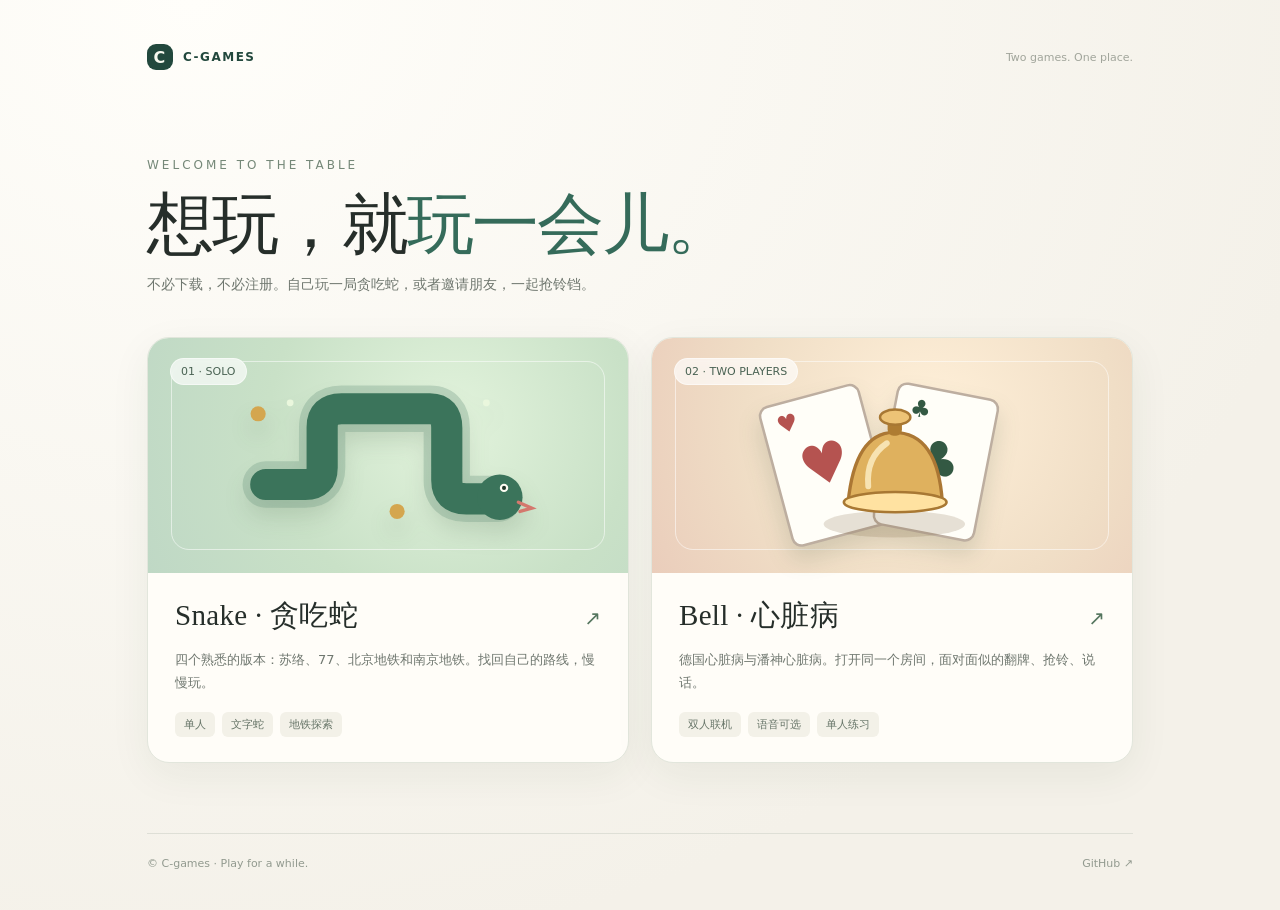
==== index.html @ f9827bc1 "docs(c-games): update renamed URLs and Bell ready-room flow" ====
<!doctype html>
<html lang="zh-CN">
<head>
<meta charset="UTF-8">
<meta name="viewport" content="width=device-width,initial-scale=1,viewport-fit=cover">
<meta name="theme-color" content="#f4f1e9">
<meta name="description" content="C-games：贪吃蛇与双人心脏病。两个游戏，一个入口。">
<title>C-games · 游戏合集</title>
<style>
:root{color-scheme:light;--paper:#f4f1e9;--ink:#262e2a;--sub:#6f776f;--line:#e2e6dc;--green:#356b5a;--green-deep:#22483d;--red:#a74c45}
*{box-sizing:border-box}
html,body{margin:0;min-height:100%}
body{background:radial-gradient(ellipse at 15% 0%,#fffefa 0,var(--paper) 75%);color:var(--ink);font-family:system-ui,-apple-system,"PingFang SC","Microsoft YaHei",sans-serif;-webkit-tap-highlight-color:transparent}
main{max-width:1050px;margin:auto;padding:44px 32px 40px}
.brand{display:flex;justify-content:space-between;align-items:center;gap:12px}
.mark{display:inline-flex;align-items:center;gap:10px;font-size:12px;letter-spacing:1.5px;color:var(--green-deep);font-weight:700}
.mark-symbol{display:grid;place-items:center;width:26px;height:26px;border-radius:9px;background:var(--green-deep);color:#f6f7ee;font-size:16px}
.brand-note{color:#a1a59b;font-size:11px}
.intro{margin:88px 0 39px}
.eyebrow{font-size:12px;letter-spacing:3px;color:#758878}
h1{font-family:Georgia,"STKaiti","KaiTi",serif;font-weight:500;letter-spacing:-2px;font-size:clamp(42px,6vw,67px);margin:14px 0 8px;line-height:1.15}
h1 span{color:var(--green)}
.subtitle{color:var(--sub);font-size:14px;line-height:1.9;margin:0;max-width:480px}
.cards{display:grid;grid-template-columns:repeat(2,minmax(0,1fr));gap:22px}
a.game{display:flex;flex-direction:column;min-width:0;overflow:hidden;border:1px solid var(--line);border-radius:22px;background:#fffdf8;text-decoration:none;color:inherit;box-shadow:0 12px 40px #233e2510;transition:transform .18s,box-shadow .18s,border-color .18s}
a.game:hover{transform:translateY(-4px);box-shadow:0 22px 48px #233e2520;border-color:#bad0bf}
a.game:focus-visible{outline:3px solid var(--green);outline-offset:4px}
a.game:active{transform:translateY(0)}
.art{height:235px;position:relative;display:flex;align-items:center;justify-content:center;isolation:isolate}
.art.snake{background:radial-gradient(circle at 63% 37%,#e2f3dc 0,#c9e1c7 54%,#bfd8c5 100%)}
.art.bell{background:radial-gradient(circle at 58% 33%,#fff0d9 0,#f0dec6 58%,#eacdbb 100%)}
.art::before{content:"";position:absolute;inset:23px;border:1px solid #ffffff88;border-radius:18px;pointer-events:none}
.art svg{max-width:75%;height:86%;filter:drop-shadow(0 13px 11px #31472d27)}
.art .tag{position:absolute;top:20px;left:22px;border:1px solid #ffffff80;background:#ffffffa8;padding:6px 10px;border-radius:22px;font-size:11px;color:#496253;backdrop-filter:blur(3px)}
.info{padding:23px 27px 25px}
.title-row{display:flex;align-items:baseline;justify-content:space-between;gap:8px}
h2{font-family:Georgia,"STKaiti","KaiTi",serif;font-size:29px;letter-spacing:.3px;font-weight:500;margin:0}
.arrow{color:#54755e;font-size:20px;transition:transform .2s}
a.game:hover .arrow{transform:translateX(5px)}
.description{font-size:13px;line-height:1.8;color:var(--sub);margin:12px 0 17px;min-height:47px}
.chips{display:flex;flex-wrap:wrap;gap:7px}
.chips span{font-size:11px;border-radius:6px;background:#f3f1e8;padding:5px 9px;color:#677568}
footer{display:flex;justify-content:space-between;gap:15px;align-items:center;color:#929a8f;font-size:11px;border-top:1px solid #dedfd6;margin-top:70px;padding-top:23px}
footer a{color:inherit;text-decoration:none}
footer a:hover{text-decoration:underline}
@media(max-width:700px){
 main{padding:23px 16px 27px}
 .brand-note{font-size:10px}
 .intro{margin:61px 0 29px}
 h1{font-size:46px}
 .subtitle{font-size:13px}
 .cards{grid-template-columns:1fr;gap:17px}
 .art{height:194px}
 .info{padding:19px 20px 21px}
 h2{font-size:25px}
 .description{min-height:0;margin:10px 0 15px}
 footer{margin-top:40px}
}
@media(prefers-reduced-motion:reduce){*,*:before,*:after{transition:none!important;animation:none!important}}
</style>
</head>
<body>
<main>
  <header class="brand"><div class="mark"><span class="mark-symbol">C</span> C-GAMES</div><div class="brand-note">Two games. One place.</div></header>
  <section class="intro">
    <div class="eyebrow">WELCOME TO THE TABLE</div>
    <h1>想玩，就<span>玩一会儿。</span></h1>
    <p class="subtitle">不必下载，不必注册。自己玩一局贪吃蛇，或者邀请朋友，一起抢铃铛。</p>
  </section>
  <nav class="cards" aria-label="选择游戏">
    <a class="game" href="./snake/" aria-label="进入贪吃蛇游戏">
      <div class="art snake">
        <span class="tag">01 · SOLO</span>
        <svg viewBox="0 0 420 240" role="img" aria-label="蜿蜒的绿色贪吃蛇">
          <path d="M65 155 H112 Q132 155 132 135 V87 Q132 65 155 65 H260 Q280 65 280 88 V150 Q280 172 303 172 H341" fill="none" stroke="#779f86" stroke-width="55" stroke-linecap="round" stroke-linejoin="round" opacity=".35"/>
          <path d="M65 155 H112 Q132 155 132 135 V87 Q132 65 155 65 H260 Q280 65 280 88 V150 Q280 172 303 172 H341" fill="none" stroke="#3b745b" stroke-width="37" stroke-linecap="round" stroke-linejoin="round"/>
          <circle cx="343" cy="170" r="27" fill="#3b745b"/><circle cx="348" cy="159" r="5" fill="#fdfcf2"/><circle cx="348" cy="159" r="2.4" fill="#213629"/>
          <path d="M365 176 L381 183 L367 187" fill="none" stroke="#d4786d" stroke-width="4" stroke-linecap="round"/>
          <circle cx="56" cy="71" r="9" fill="#d4a64f"/><circle cx="221" cy="187" r="9" fill="#d4a64f"/>
          <circle cx="94" cy="58" r="4" fill="#eaf7dd"/><circle cx="327" cy="58" r="4" fill="#eaf7dd"/>
        </svg>
      </div>
      <div class="info"><div class="title-row"><h2>Snake · 贪吃蛇</h2><span class="arrow" aria-hidden="true">↗</span></div><p class="description">四个熟悉的版本：苏络、77、北京地铁和南京地铁。找回自己的路线，慢慢玩。</p><div class="chips"><span>单人</span><span>文字蛇</span><span>地铁探索</span></div></div>
    </a>
    <a class="game" href="./bell/" aria-label="进入双人心脏病游戏">
      <div class="art bell">
        <span class="tag">02 · TWO PLAYERS</span>
        <svg viewBox="0 0 420 240" role="img" aria-label="扑克牌和金色铃铛">
          <g transform="rotate(-15 136 132)"><rect x="71" y="46" width="121" height="170" rx="11" fill="#fffef8" stroke="#bdaea0" stroke-width="3"/><text x="88" y="81" font-size="28" fill="#b55350">♥</text><text x="131" y="152" font-size="66" fill="#b55350" text-anchor="middle">♥</text></g>
          <g transform="rotate(11 255 132)"><rect x="201" y="42" width="121" height="170" rx="11" fill="#fffef8" stroke="#bdaea0" stroke-width="3"/><text x="219" y="78" font-size="28" fill="#335943">♣</text><text x="262" y="148" font-size="64" fill="#335943" text-anchor="middle">♣</text></g>
          <ellipse cx="213" cy="202" rx="84" ry="16" fill="#806a47" opacity=".2"/>
          <path d="M158 177 Q166 94 212 93 Q265 93 270 177 Z" fill="#dfb15e" stroke="#ab7734" stroke-width="4"/>
          <ellipse cx="214" cy="176" rx="61" ry="12" fill="#ffe2a1" stroke="#a87833" stroke-width="3"/>
          <rect x="205" y="75" width="17" height="22" rx="7" fill="#ae7c32"/><ellipse cx="214" cy="75" rx="18" ry="9" fill="#edc376" stroke="#a87833" stroke-width="3"/>
          <path d="M182 157 Q179 123 204 106" stroke="#fff3cb" stroke-width="7" stroke-linecap="round" fill="none" opacity=".77"/>
        </svg>
      </div>
      <div class="info"><div class="title-row"><h2>Bell · 心脏病</h2><span class="arrow" aria-hidden="true">↗</span></div><p class="description">德国心脏病与潘神心脏病。打开同一个房间，面对面似的翻牌、抢铃、说话。</p><div class="chips"><span>双人联机</span><span>语音可选</span><span>单人练习</span></div></div>
    </a>
  </nav>
  <footer><span>© C-games · Play for a while.</span><a href="https://github.com/CochraneK/C-games">GitHub ↗</a></footer>
</main>
</body>
</html>
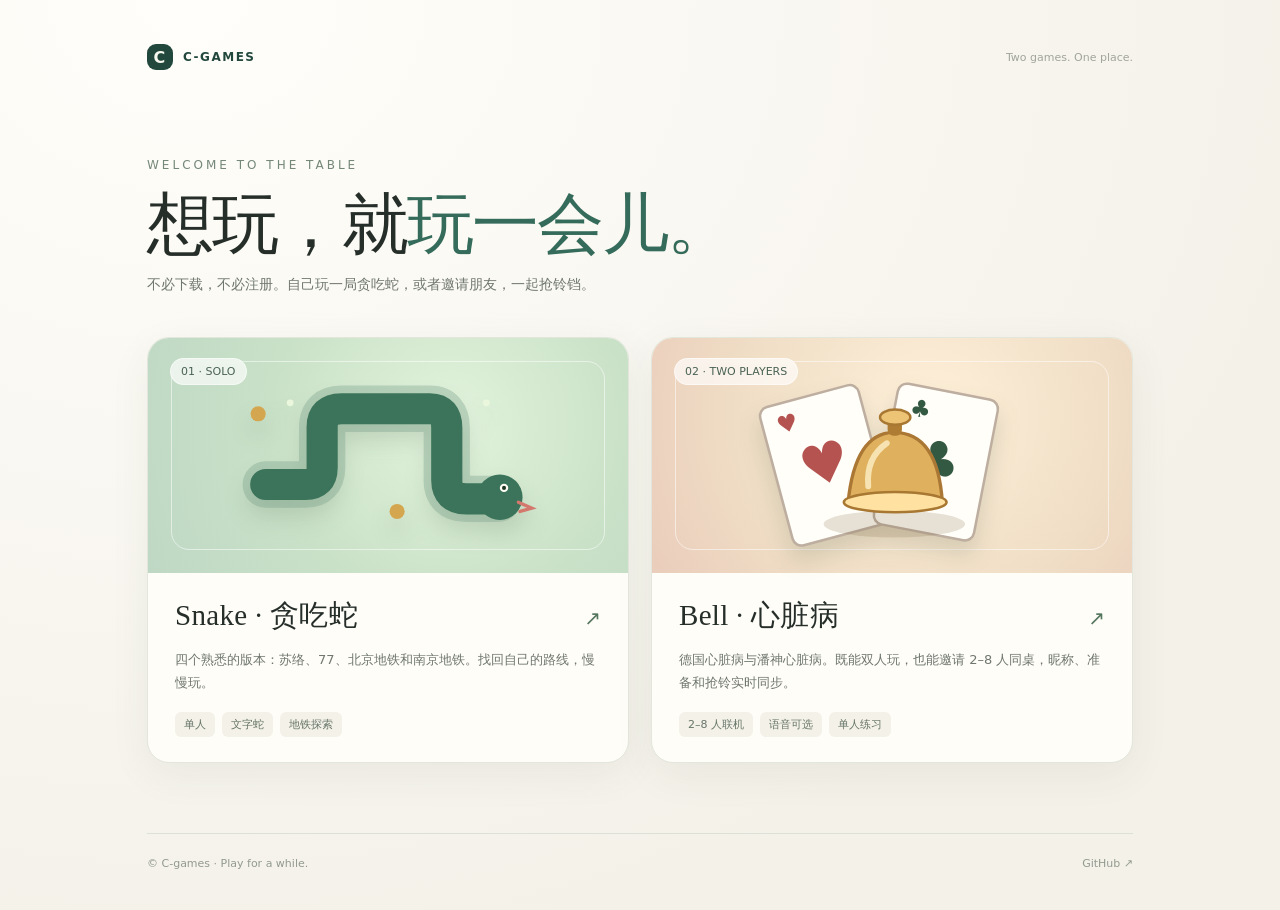
==== commit a70a7a89: "docs(c-games): show Bell now supports 2–8 player nickname rooms on home" ====
--- a/index.html
+++ b/index.html
@@ -95,7 +95,7 @@
           <path d="M182 157 Q179 123 204 106" stroke="#fff3cb" stroke-width="7" stroke-linecap="round" fill="none" opacity=".77"/>
         </svg>
       </div>
-      <div class="info"><div class="title-row"><h2>Bell · 心脏病</h2><span class="arrow" aria-hidden="true">↗</span></div><p class="description">德国心脏病与潘神心脏病。打开同一个房间，面对面似的翻牌、抢铃、说话。</p><div class="chips"><span>双人联机</span><span>语音可选</span><span>单人练习</span></div></div>
+      <div class="info"><div class="title-row"><h2>Bell · 心脏病</h2><span class="arrow" aria-hidden="true">↗</span></div><p class="description">德国心脏病与潘神心脏病。既能双人玩，也能邀请 2–8 人同桌，昵称、准备和抢铃实时同步。</p><div class="chips"><span>2–8 人联机</span><span>语音可选</span><span>单人练习</span></div></div>
     </a>
   </nav>
   <footer><span>© C-games · Play for a while.</span><a href="https://github.com/CochraneK/C-games">GitHub ↗</a></footer>
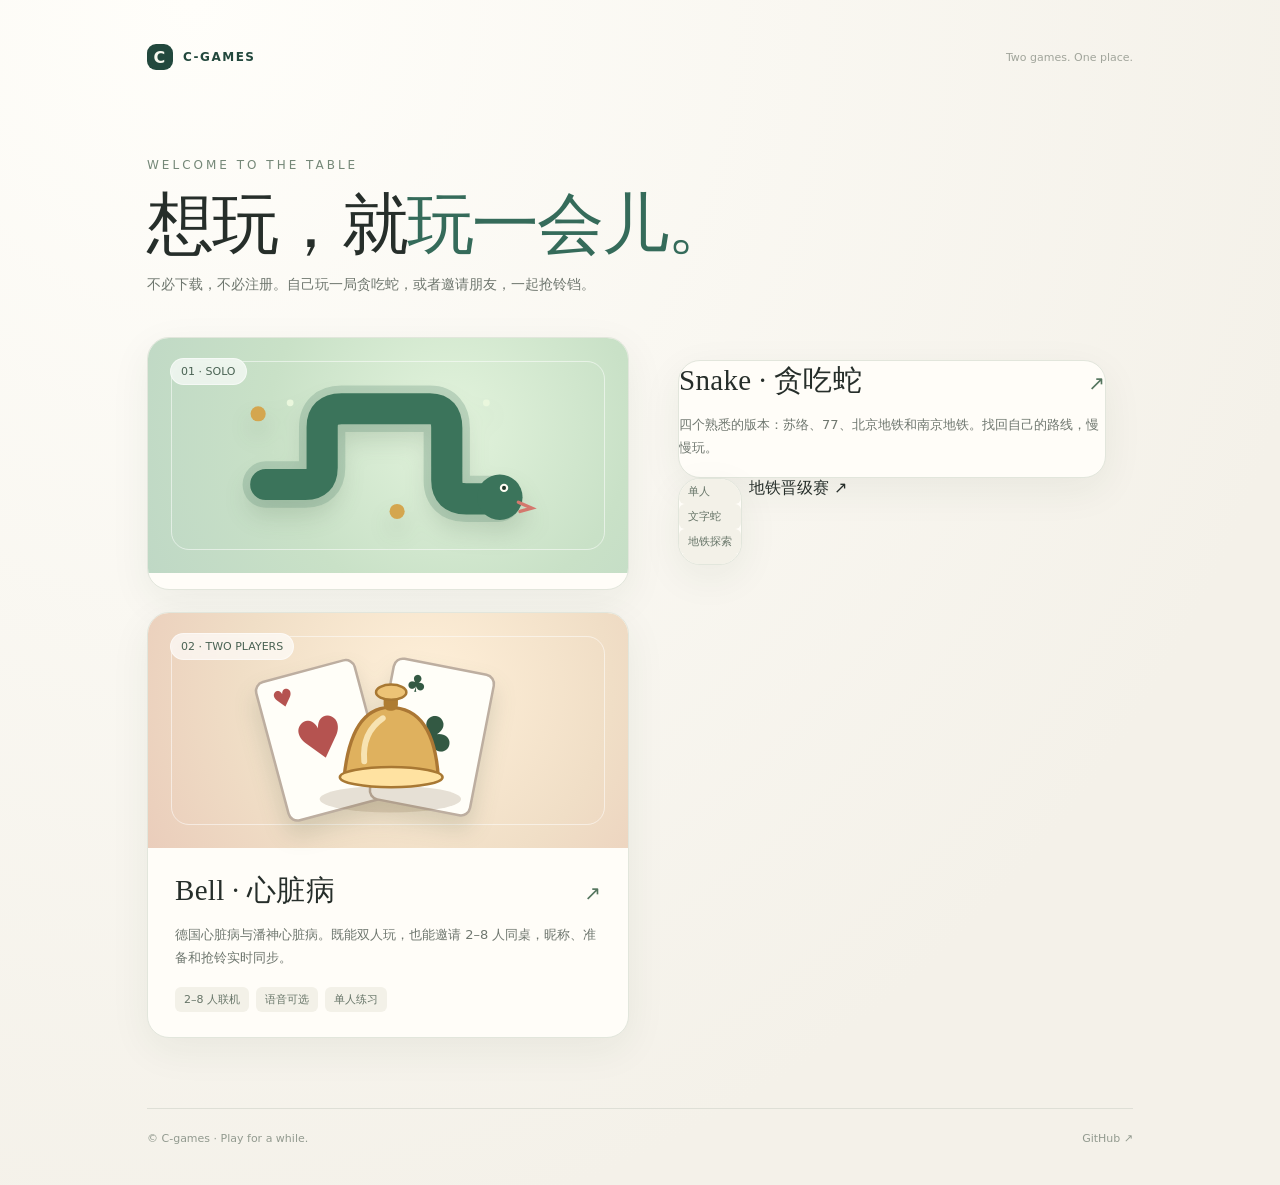
==== commit 336938b1: "feat: 地铁城市晋级赛框架 + 仓库重组对齐远端 - LADDER 模块：8 赛区 × 全中国地铁城市晋级树，覆盖度点亮(>=50%)晋级 - 六段阶梯：城市线路->全省->全区(含港澳台)->全" ====
--- a/index.html
+++ b/index.html
@@ -80,7 +80,7 @@
           <circle cx="94" cy="58" r="4" fill="#eaf7dd"/><circle cx="327" cy="58" r="4" fill="#eaf7dd"/>
         </svg>
       </div>
-      <div class="info"><div class="title-row"><h2>Snake · 贪吃蛇</h2><span class="arrow" aria-hidden="true">↗</span></div><p class="description">四个熟悉的版本：苏络、77、北京地铁和南京地铁。找回自己的路线，慢慢玩。</p><div class="chips"><span>单人</span><span>文字蛇</span><span>地铁探索</span></div></div>
+      <div class="info"><div class="title-row"><h2>Snake · 贪吃蛇</h2><span class="arrow" aria-hidden="true">↗</span></div><p class="description">四个熟悉的版本：苏络、77、北京地铁和南京地铁。找回自己的路线，慢慢玩。</p><div class="chips"><span>单人</span><span>文字蛇</span><span>地铁探索</span><span><a href="./play.html?mode=ladder" style="text-decoration:none;color:inherit">地铁晋级赛 ↗</a></span></div></div>
     </a>
     <a class="game" href="./bell/" aria-label="进入双人心脏病游戏">
       <div class="art bell">
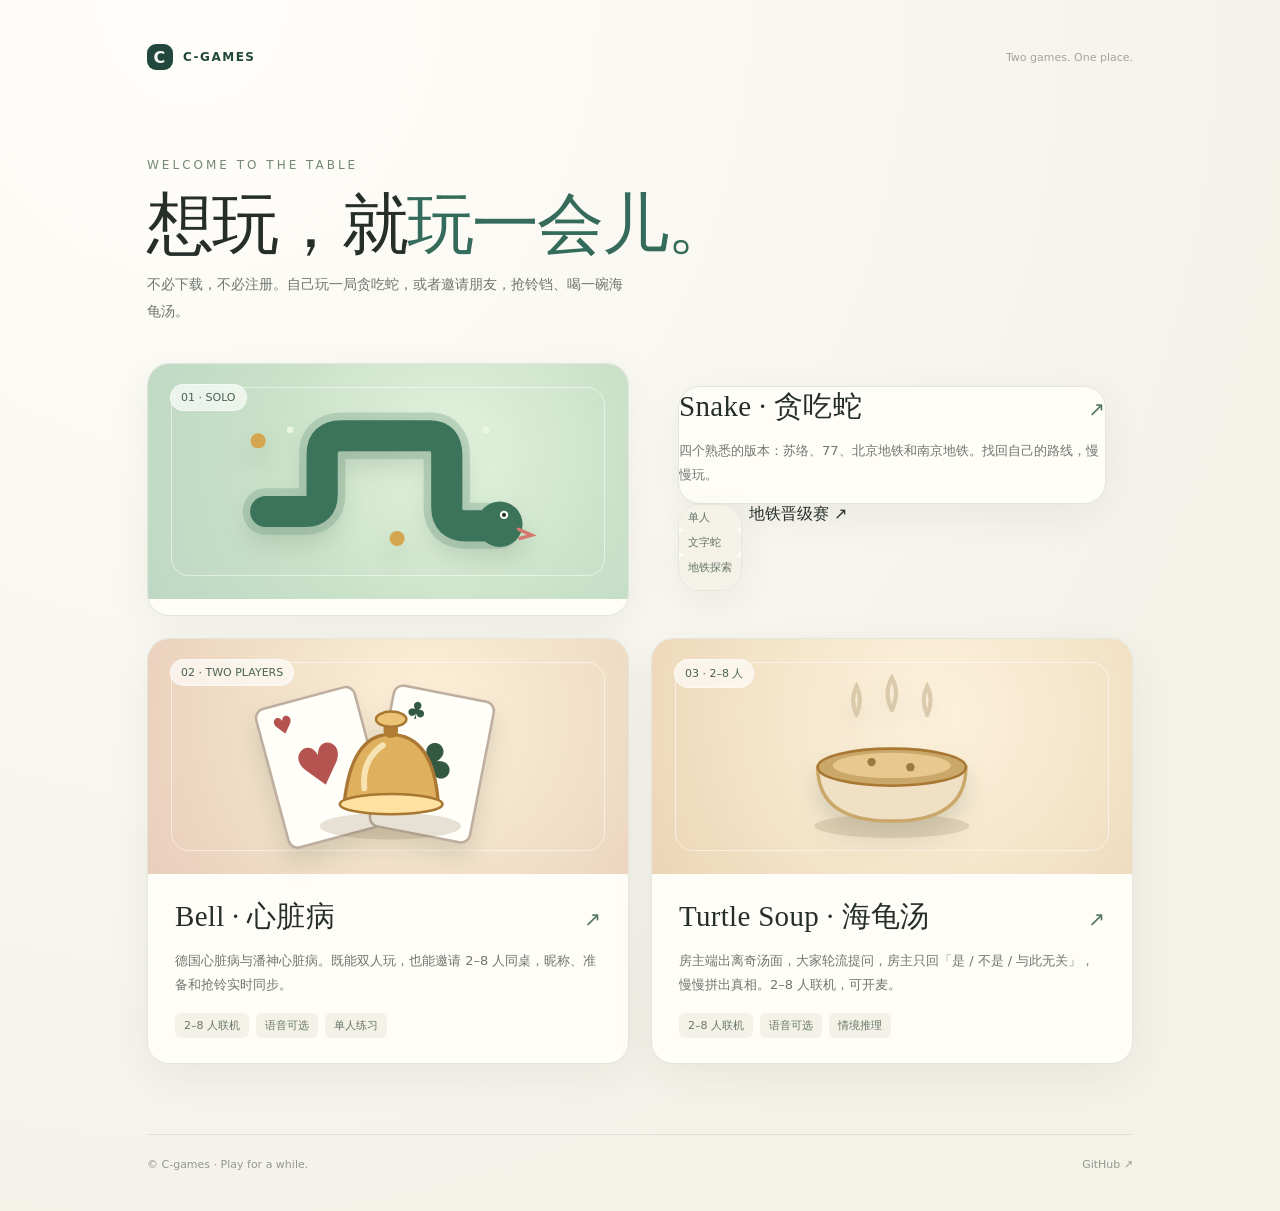
==== commit 06ce82d3: "feat(turtle): 海龟汤多人联机游戏（房主出题/对话推理/WebRTC语音）+ 入口卡片" ====
--- a/index.html
+++ b/index.html
@@ -29,6 +29,7 @@
 .art{height:235px;position:relative;display:flex;align-items:center;justify-content:center;isolation:isolate}
 .art.snake{background:radial-gradient(circle at 63% 37%,#e2f3dc 0,#c9e1c7 54%,#bfd8c5 100%)}
 .art.bell{background:radial-gradient(circle at 58% 33%,#fff0d9 0,#f0dec6 58%,#eacdbb 100%)}
+.art.turtle{background:radial-gradient(circle at 58% 33%,#fef2dd 0,#f3e3c8 58%,#ecd5b6 100%)}
 .art::before{content:"";position:absolute;inset:23px;border:1px solid #ffffff88;border-radius:18px;pointer-events:none}
 .art svg{max-width:75%;height:86%;filter:drop-shadow(0 13px 11px #31472d27)}
 .art .tag{position:absolute;top:20px;left:22px;border:1px solid #ffffff80;background:#ffffffa8;padding:6px 10px;border-radius:22px;font-size:11px;color:#496253;backdrop-filter:blur(3px)}
@@ -65,7 +66,7 @@
   <section class="intro">
     <div class="eyebrow">WELCOME TO THE TABLE</div>
     <h1>想玩，就<span>玩一会儿。</span></h1>
-    <p class="subtitle">不必下载，不必注册。自己玩一局贪吃蛇，或者邀请朋友，一起抢铃铛。</p>
+    <p class="subtitle">不必下载，不必注册。自己玩一局贪吃蛇，或者邀请朋友，抢铃铛、喝一碗海龟汤。</p>
   </section>
   <nav class="cards" aria-label="选择游戏">
     <a class="game" href="./snake/" aria-label="进入贪吃蛇游戏">
@@ -97,6 +98,22 @@
       </div>
       <div class="info"><div class="title-row"><h2>Bell · 心脏病</h2><span class="arrow" aria-hidden="true">↗</span></div><p class="description">德国心脏病与潘神心脏病。既能双人玩，也能邀请 2–8 人同桌，昵称、准备和抢铃实时同步。</p><div class="chips"><span>2–8 人联机</span><span>语音可选</span><span>单人练习</span></div></div>
     </a>
+    <a class="game" href="./turtle/" aria-label="进入海龟汤游戏">
+      <div class="art turtle">
+        <span class="tag">03 · 2–8 人</span>
+        <svg viewBox="0 0 420 240" role="img" aria-label="一碗海龟汤">
+          <ellipse cx="210" cy="202" rx="92" ry="14" fill="#806a47" opacity=".18"/>
+          <path d="M122 132 Q122 196 210 196 Q298 196 298 132 Z" fill="#f0e0c4" stroke="#c9a86a" stroke-width="4"/>
+          <ellipse cx="210" cy="132" rx="88" ry="22" fill="#caa86a" stroke="#a87833" stroke-width="3"/>
+          <ellipse cx="210" cy="130" rx="70" ry="15" fill="#e7c98f"/>
+          <path d="M168 70 Q176 52 168 36 Q160 52 168 70" fill="none" stroke="#cdbb9a" stroke-width="5" stroke-linecap="round" opacity=".7"/>
+          <path d="M210 64 Q220 44 210 26 Q200 44 210 64" fill="none" stroke="#cdbb9a" stroke-width="5" stroke-linecap="round" opacity=".7"/>
+          <path d="M252 70 Q260 52 252 36 Q244 52 252 70" fill="none" stroke="#cdbb9a" stroke-width="5" stroke-linecap="round" opacity=".7"/>
+          <circle cx="186" cy="126" r="5" fill="#9a7b3f"/><circle cx="232" cy="132" r="5" fill="#9a7b3f"/>
+        </svg>
+      </div>
+      <div class="info"><div class="title-row"><h2>Turtle Soup · 海龟汤</h2><span class="arrow" aria-hidden="true">↗</span></div><p class="description">房主端出离奇汤面，大家轮流提问，房主只回「是 / 不是 / 与此无关」，慢慢拼出真相。2–8 人联机，可开麦。</p><div class="chips"><span>2–8 人联机</span><span>语音可选</span><span>情境推理</span></div></div>
+    </a>
   </nav>
   <footer><span>© C-games · Play for a while.</span><a href="https://github.com/CochraneK/C-games">GitHub ↗</a></footer>
 </main>
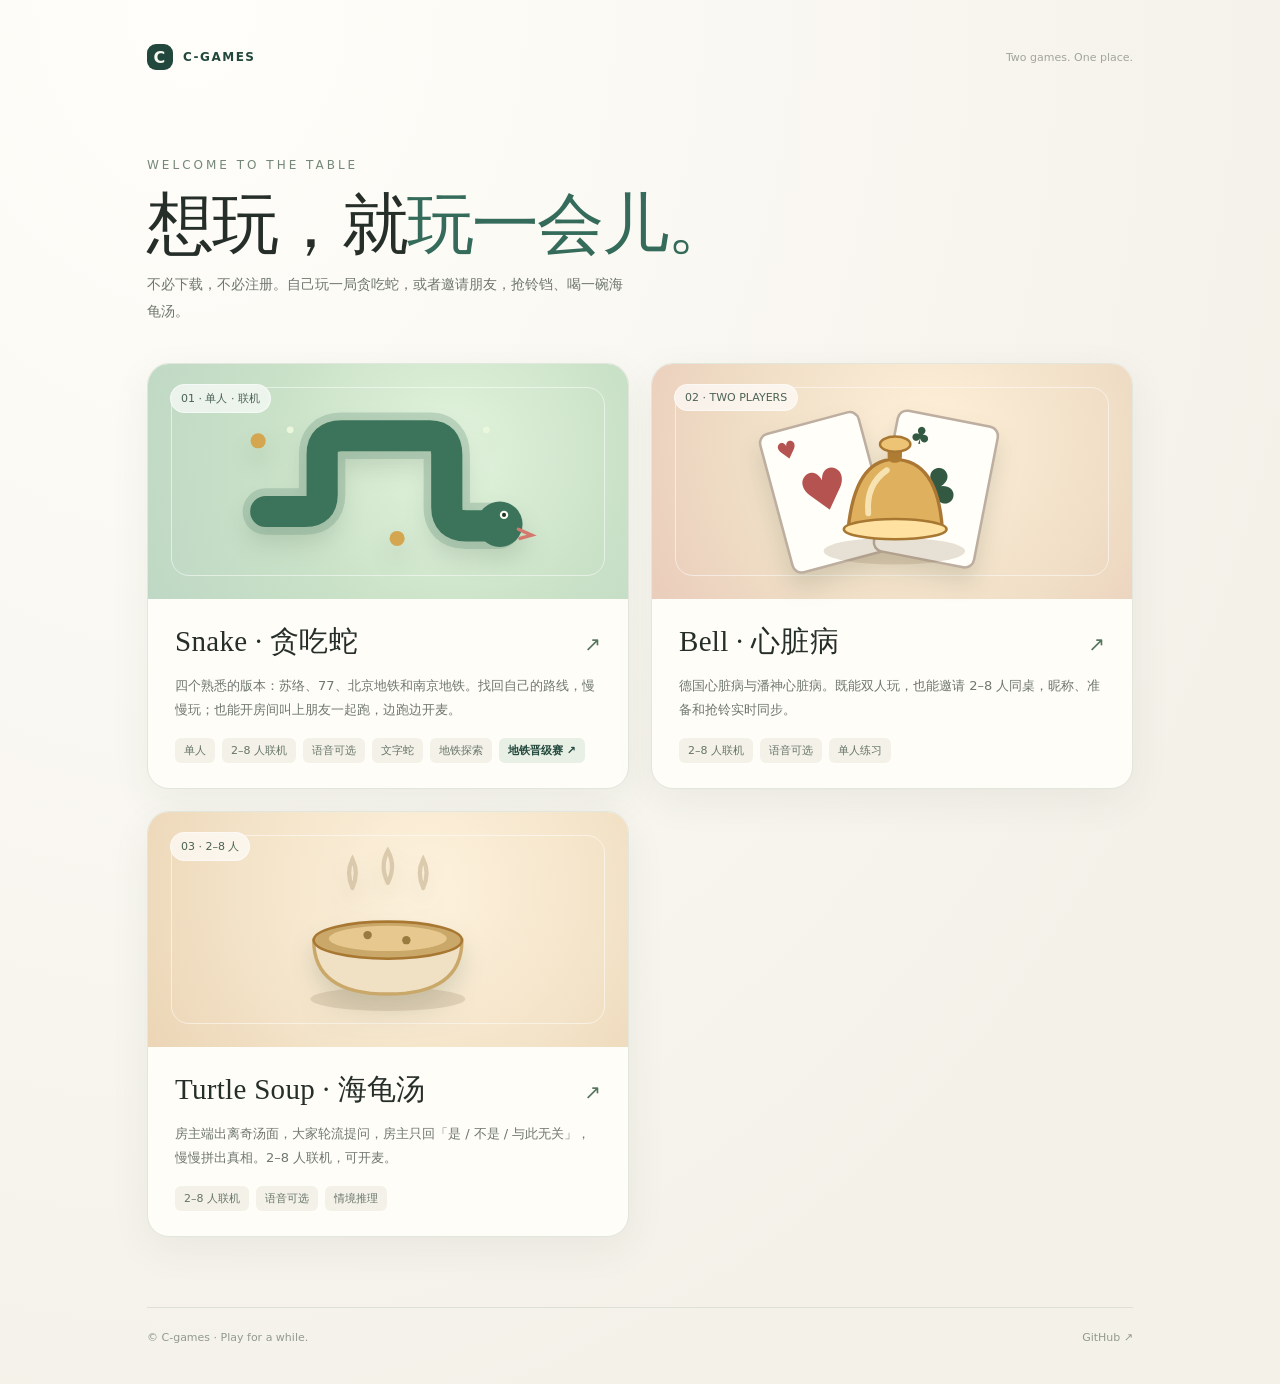
==== commit 76a08567: "fix(index): 修贪吃蛇卡片非法嵌套 <a> + 更新为「单人·联机」标签 - 卡片 <a class="game"> 内曾嵌套 <a href=play.html?mode=ladder>，" ====
--- a/index.html
+++ b/index.html
@@ -41,6 +41,11 @@
 .description{font-size:13px;line-height:1.8;color:var(--sub);margin:12px 0 17px;min-height:47px}
 .chips{display:flex;flex-wrap:wrap;gap:7px}
 .chips span{font-size:11px;border-radius:6px;background:#f3f1e8;padding:5px 9px;color:#677568}
+/* 卡片内部的「次级入口」：不能用 <a>，否则整张卡片 <a class="game"> 里嵌套 <a>，
+   浏览器会自动提前闭合外层 <a>，把 .info 甩到锚点外并多出一个 anchor。改用 span + JS 跳转。 */
+.chips span.chip-link{cursor:pointer;color:var(--green-deep);font-weight:600;background:#e8efe5}
+.chips span.chip-link:hover{text-decoration:underline;background:#dde8db}
+.chips span.chip-link:focus-visible{outline:2px solid var(--green);outline-offset:2px}
 footer{display:flex;justify-content:space-between;gap:15px;align-items:center;color:#929a8f;font-size:11px;border-top:1px solid #dedfd6;margin-top:70px;padding-top:23px}
 footer a{color:inherit;text-decoration:none}
 footer a:hover{text-decoration:underline}
@@ -71,7 +76,7 @@
   <nav class="cards" aria-label="选择游戏">
     <a class="game" href="./snake/" aria-label="进入贪吃蛇游戏">
       <div class="art snake">
-        <span class="tag">01 · SOLO</span>
+        <span class="tag">01 · 单人 · 联机</span>
         <svg viewBox="0 0 420 240" role="img" aria-label="蜿蜒的绿色贪吃蛇">
           <path d="M65 155 H112 Q132 155 132 135 V87 Q132 65 155 65 H260 Q280 65 280 88 V150 Q280 172 303 172 H341" fill="none" stroke="#779f86" stroke-width="55" stroke-linecap="round" stroke-linejoin="round" opacity=".35"/>
           <path d="M65 155 H112 Q132 155 132 135 V87 Q132 65 155 65 H260 Q280 65 280 88 V150 Q280 172 303 172 H341" fill="none" stroke="#3b745b" stroke-width="37" stroke-linecap="round" stroke-linejoin="round"/>
@@ -81,7 +86,7 @@
           <circle cx="94" cy="58" r="4" fill="#eaf7dd"/><circle cx="327" cy="58" r="4" fill="#eaf7dd"/>
         </svg>
       </div>
-      <div class="info"><div class="title-row"><h2>Snake · 贪吃蛇</h2><span class="arrow" aria-hidden="true">↗</span></div><p class="description">四个熟悉的版本：苏络、77、北京地铁和南京地铁。找回自己的路线，慢慢玩。</p><div class="chips"><span>单人</span><span>文字蛇</span><span>地铁探索</span><span><a href="./play.html?mode=ladder" style="text-decoration:none;color:inherit">地铁晋级赛 ↗</a></span></div></div>
+      <div class="info"><div class="title-row"><h2>Snake · 贪吃蛇</h2><span class="arrow" aria-hidden="true">↗</span></div><p class="description">四个熟悉的版本：苏络、77、北京地铁和南京地铁。找回自己的路线，慢慢玩；也能开房间叫上朋友一起跑，边跑边开麦。</p><div class="chips"><span>单人</span><span>2–8 人联机</span><span>语音可选</span><span>文字蛇</span><span>地铁探索</span><span class="chip-link" data-go="./play.html?mode=ladder" role="link" tabindex="0">地铁晋级赛 ↗</span></div></div>
     </a>
     <a class="game" href="./bell/" aria-label="进入双人心脏病游戏">
       <div class="art bell">
@@ -116,6 +121,21 @@
     </a>
   </nav>
   <footer><span>© C-games · Play for a while.</span><a href="https://github.com/CochraneK/C-games">GitHub ↗</a></footer>
+<script>
+/* 卡片内的次级入口（如「地铁晋级赛」）：整张卡片已经是 <a class="game">，
+   内部再嵌 <a> 属于非法嵌套，浏览器会自动提前闭合外层 <a>（把 .info 甩到锚点外、并多出一个 anchor）。
+   这里改用 span[data-go] + JS 跳转，点击时阻止冒泡，避免连带触发卡片的默认跳转。 */
+(function(){
+  function go(el){ var t=el.getAttribute('data-go'); if(t) location.href=t; }
+  var links=document.querySelectorAll('.chip-link');
+  for(var i=0;i<links.length;i++)(function(el){
+    el.addEventListener('click',function(e){ e.preventDefault(); e.stopPropagation(); go(el); });
+    el.addEventListener('keydown',function(e){
+      if(e.key==='Enter'||e.key===' '||e.key==='Spacebar'){ e.preventDefault(); e.stopPropagation(); go(el); }
+    });
+  })(links[i]);
+})();
+</script>
 </main>
 </body>
 </html>
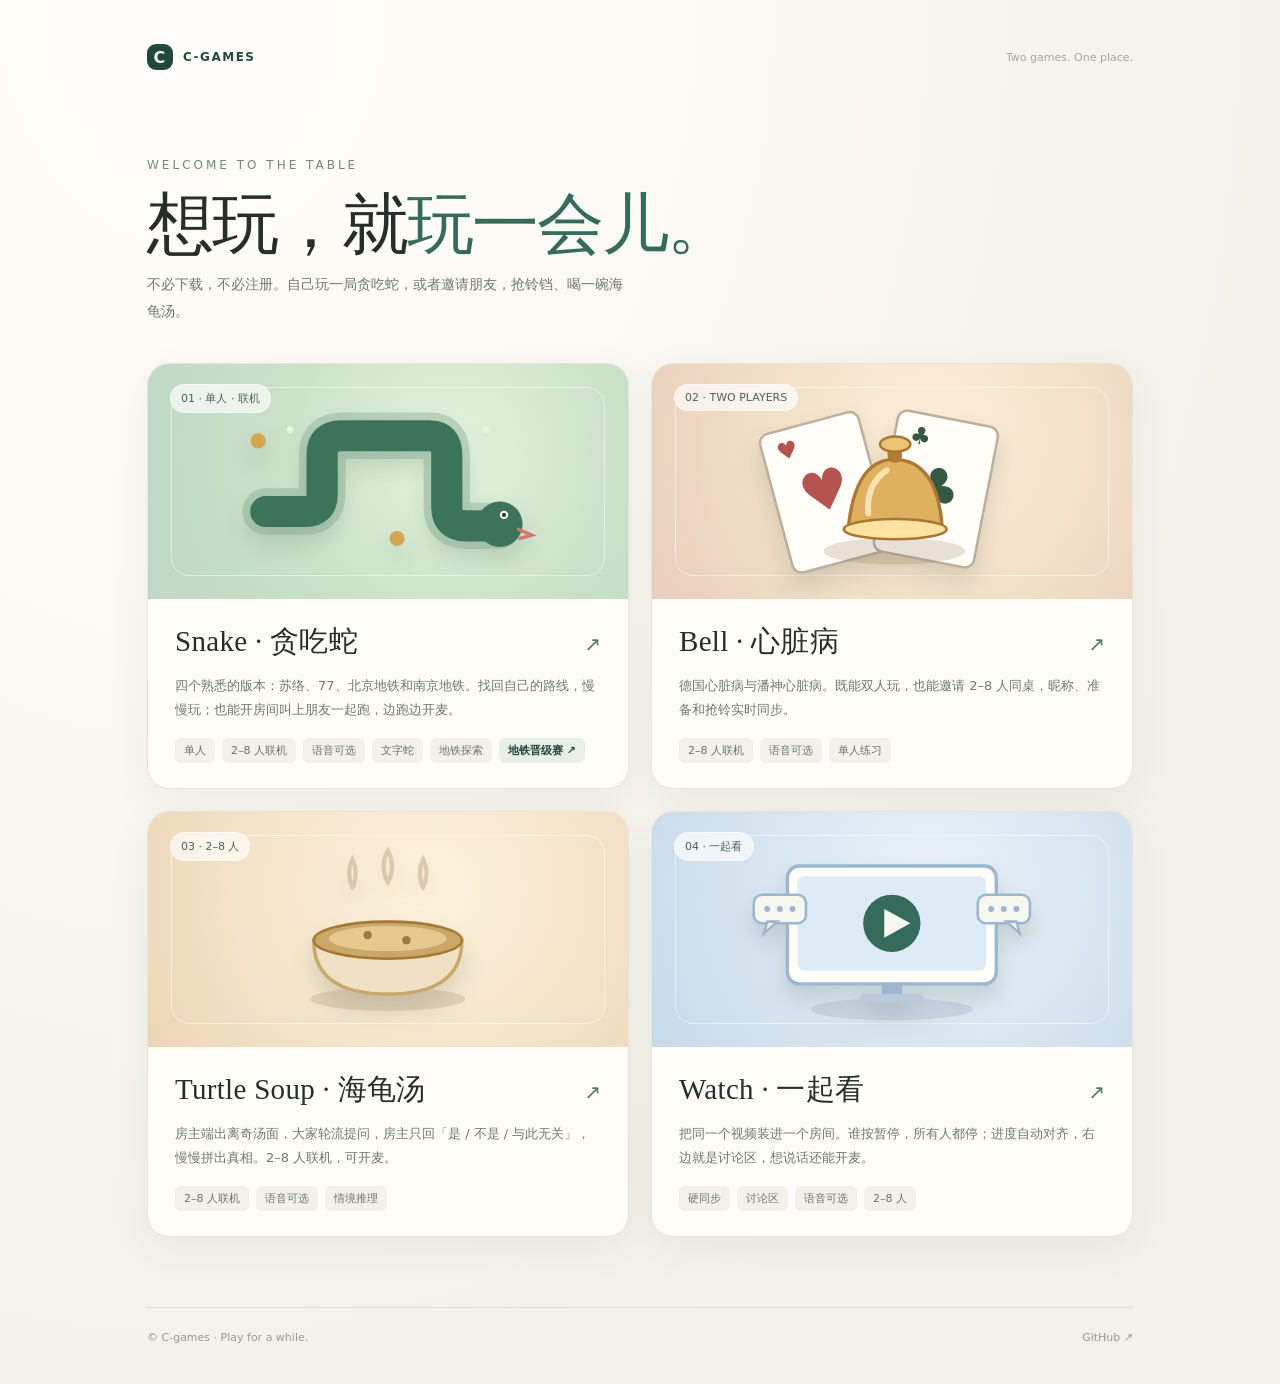
==== commit 8a29f851: "feat(watch): 新增「一起看」硬同步房间 + 首页第 4 张卡 - watch/：房主授权房间，用自管 <video>（非 iframe）故 pause/play/currentTime 完" ====
--- a/index.html
+++ b/index.html
@@ -30,6 +30,7 @@
 .art.snake{background:radial-gradient(circle at 63% 37%,#e2f3dc 0,#c9e1c7 54%,#bfd8c5 100%)}
 .art.bell{background:radial-gradient(circle at 58% 33%,#fff0d9 0,#f0dec6 58%,#eacdbb 100%)}
 .art.turtle{background:radial-gradient(circle at 58% 33%,#fef2dd 0,#f3e3c8 58%,#ecd5b6 100%)}
+.art.watch{background:radial-gradient(circle at 58% 33%,#eaf2f8 0,#d5e4ef 58%,#c7dae9 100%)}
 .art::before{content:"";position:absolute;inset:23px;border:1px solid #ffffff88;border-radius:18px;pointer-events:none}
 .art svg{max-width:75%;height:86%;filter:drop-shadow(0 13px 11px #31472d27)}
 .art .tag{position:absolute;top:20px;left:22px;border:1px solid #ffffff80;background:#ffffffa8;padding:6px 10px;border-radius:22px;font-size:11px;color:#496253;backdrop-filter:blur(3px)}
@@ -119,6 +120,31 @@
       </div>
       <div class="info"><div class="title-row"><h2>Turtle Soup · 海龟汤</h2><span class="arrow" aria-hidden="true">↗</span></div><p class="description">房主端出离奇汤面，大家轮流提问，房主只回「是 / 不是 / 与此无关」，慢慢拼出真相。2–8 人联机，可开麦。</p><div class="chips"><span>2–8 人联机</span><span>语音可选</span><span>情境推理</span></div></div>
     </a>
+    <a class="game" href="./watch/" aria-label="进入一起看房间">
+      <div class="art watch">
+        <span class="tag">04 · 一起看</span>
+        <svg viewBox="0 0 420 240" role="img" aria-label="一台正在播放的显示器和两个对话气泡">
+          <ellipse cx="210" cy="214" rx="96" ry="13" fill="#6f7f8f" opacity=".18"/>
+          <rect x="86" y="44" width="248" height="140" rx="14" fill="#fffef8" stroke="#9db6cf" stroke-width="4"/>
+          <rect x="98" y="56" width="224" height="112" rx="8" fill="#dcebf6"/>
+          <circle cx="210" cy="112" r="34" fill="#356b5a"/>
+          <path d="M201 95 L232 112 L201 129 Z" fill="#f6f7ee"/>
+          <rect x="198" y="184" width="24" height="14" fill="#9db6cf"/>
+          <rect x="172" y="196" width="76" height="10" rx="5" fill="#b9cadb"/>
+          <g>
+            <rect x="46" y="78" width="62" height="34" rx="10" fill="#f6f7ee" stroke="#9db6cf" stroke-width="3"/>
+            <path d="M62 110 l-4 14 l16-14 z" fill="#f6f7ee" stroke="#9db6cf" stroke-width="3"/>
+            <circle cx="62" cy="95" r="3.5" fill="#9db6cf"/><circle cx="77" cy="95" r="3.5" fill="#9db6cf"/><circle cx="92" cy="95" r="3.5" fill="#9db6cf"/>
+          </g>
+          <g>
+            <rect x="312" y="78" width="62" height="34" rx="10" fill="#f6f7ee" stroke="#9db6cf" stroke-width="3"/>
+            <path d="M358 110 l4 14 l-16-14 z" fill="#f6f7ee" stroke="#9db6cf" stroke-width="3"/>
+            <circle cx="328" cy="95" r="3.5" fill="#9db6cf"/><circle cx="343" cy="95" r="3.5" fill="#9db6cf"/><circle cx="358" cy="95" r="3.5" fill="#9db6cf"/>
+          </g>
+        </svg>
+      </div>
+      <div class="info"><div class="title-row"><h2>Watch · 一起看</h2><span class="arrow" aria-hidden="true">↗</span></div><p class="description">把同一个视频装进一个房间。谁按暂停，所有人都停；进度自动对齐，右边就是讨论区，想说话还能开麦。</p><div class="chips"><span>硬同步</span><span>讨论区</span><span>语音可选</span><span>2–8 人</span></div></div>
+    </a>
   </nav>
   <footer><span>© C-games · Play for a while.</span><a href="https://github.com/CochraneK/C-games">GitHub ↗</a></footer>
 <script>
